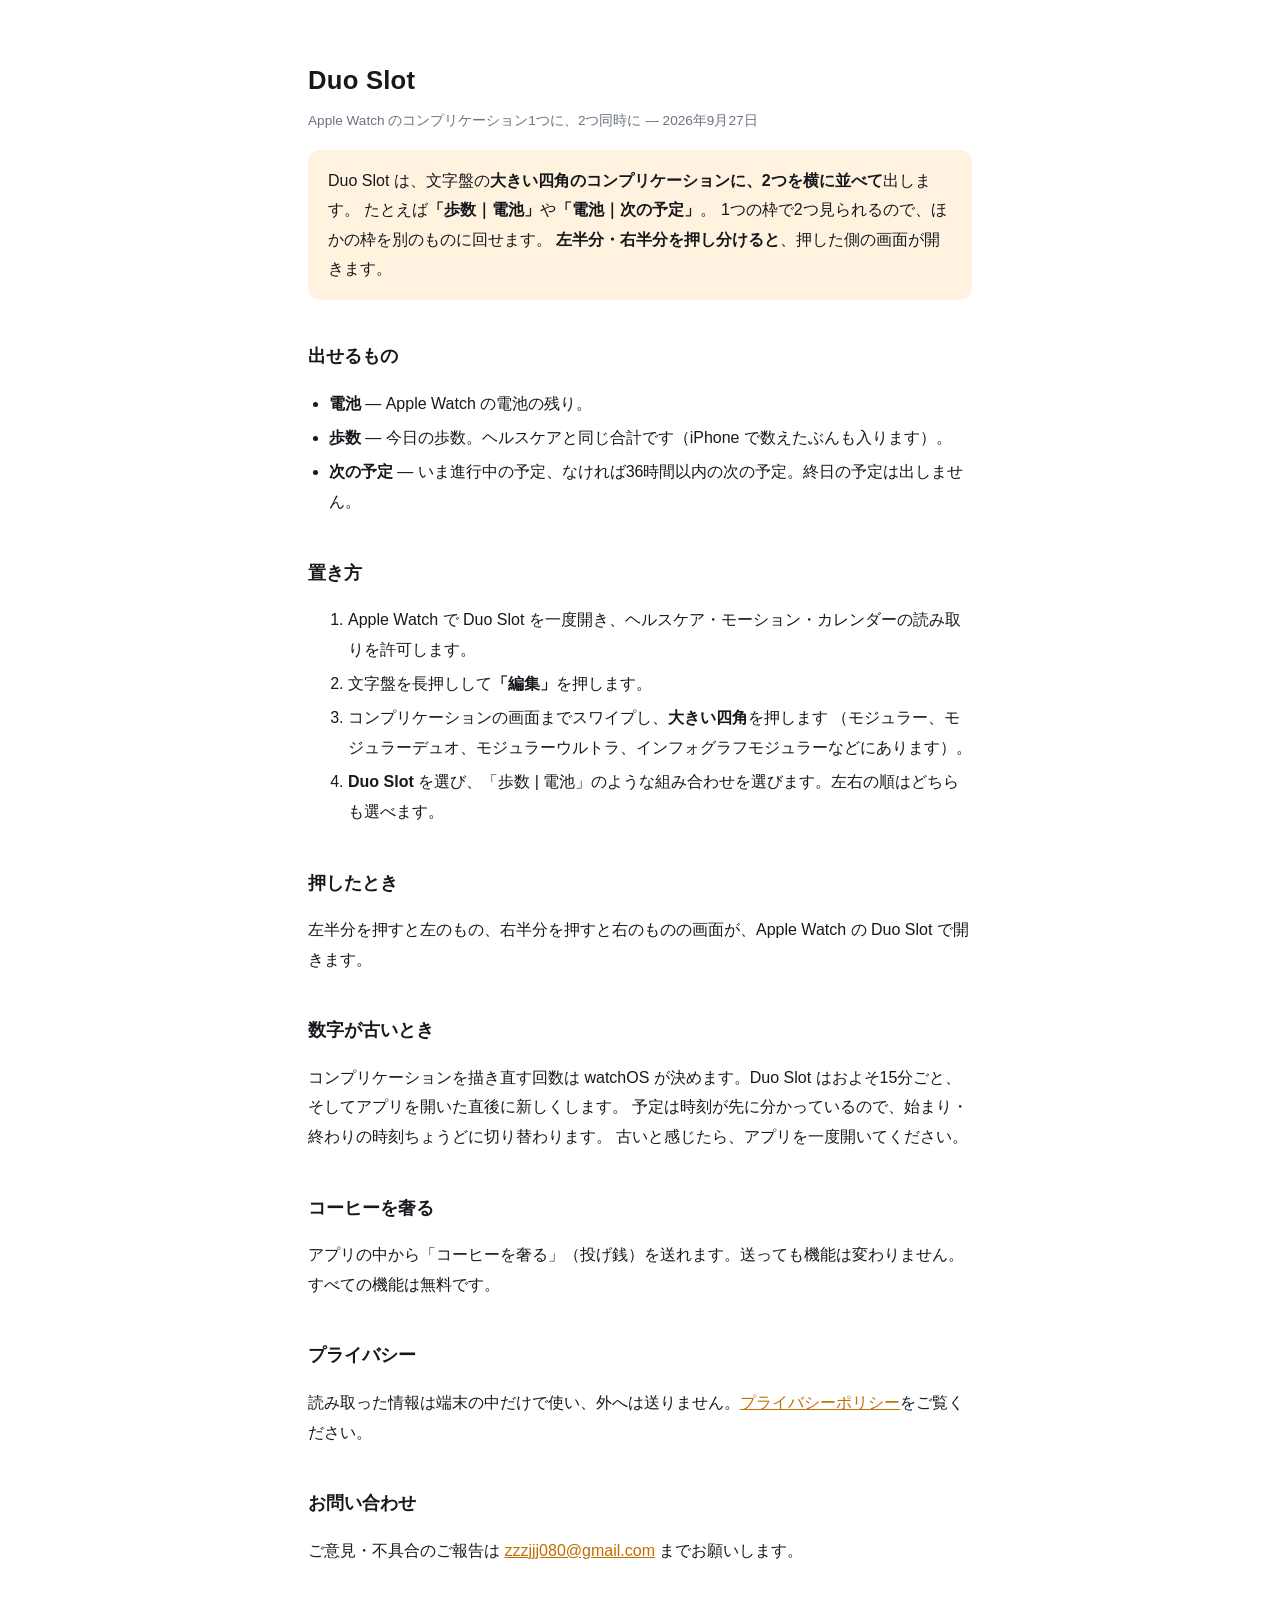
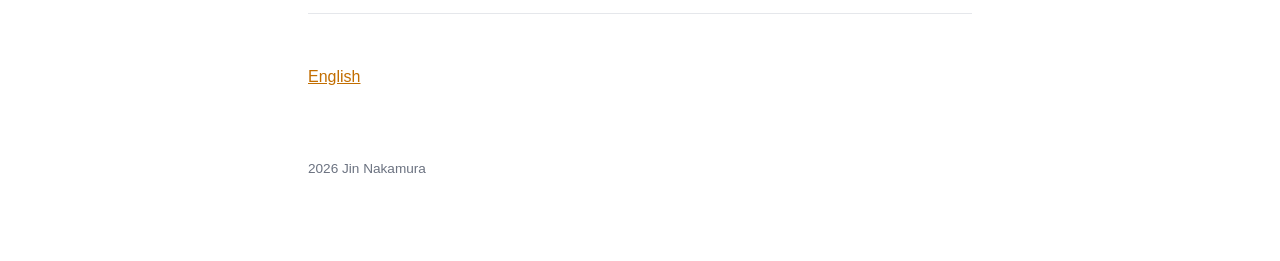
==== docs/ja/index.html @ a7dd84f7 "サポートページとプライバシーポリシー（英・日） Co-Authored-By: Claude Opus 5.5 <noreply@anthropic.com>" ====
<!doctype html>
<html lang="ja">
<head>
<meta charset="utf-8">
<meta name="viewport" content="width=device-width,initial-scale=1">
<title>Duo Slot — サポート</title>
<link rel="stylesheet" href="../style.css">
</head>
<body>

<h1>Duo Slot</h1>
<p class="updated">Apple Watch のコンプリケーション1つに、2つ同時に — 2026年9月27日</p>

<p class="lead">
  Duo Slot は、文字盤の<strong>大きい四角のコンプリケーションに、2つを横に並べて</strong>出します。
  たとえば<strong>「歩数｜電池」</strong>や<strong>「電池｜次の予定」</strong>。
  1つの枠で2つ見られるので、ほかの枠を別のものに回せます。
  <strong>左半分・右半分を押し分けると</strong>、押した側の画面が開きます。
</p>

<h2>出せるもの</h2>
<ul>
  <li><strong>電池</strong> — Apple Watch の電池の残り。</li>
  <li><strong>歩数</strong> — 今日の歩数。ヘルスケアと同じ合計です（iPhone で数えたぶんも入ります）。</li>
  <li><strong>次の予定</strong> — いま進行中の予定、なければ36時間以内の次の予定。終日の予定は出しません。</li>
</ul>

<h2>置き方</h2>
<ol>
  <li>Apple Watch で Duo Slot を一度開き、ヘルスケア・モーション・カレンダーの読み取りを許可します。</li>
  <li>文字盤を長押しして<strong>「編集」</strong>を押します。</li>
  <li>コンプリケーションの画面までスワイプし、<strong>大きい四角</strong>を押します
      （モジュラー、モジュラーデュオ、モジュラーウルトラ、インフォグラフモジュラーなどにあります）。</li>
  <li><strong>Duo Slot</strong> を選び、「歩数 | 電池」のような組み合わせを選びます。左右の順はどちらも選べます。</li>
</ol>

<h2>押したとき</h2>
<p>左半分を押すと左のもの、右半分を押すと右のものの画面が、Apple Watch の Duo Slot で開きます。</p>

<h2>数字が古いとき</h2>
<p>
  コンプリケーションを描き直す回数は watchOS が決めます。Duo Slot はおよそ15分ごと、そしてアプリを開いた直後に新しくします。
  予定は時刻が先に分かっているので、始まり・終わりの時刻ちょうどに切り替わります。
  古いと感じたら、アプリを一度開いてください。
</p>

<h2>コーヒーを奢る</h2>
<p>アプリの中から「コーヒーを奢る」（投げ銭）を送れます。送っても機能は変わりません。すべての機能は無料です。</p>

<h2>プライバシー</h2>
<p>読み取った情報は端末の中だけで使い、外へは送りません。<a href="privacy.html">プライバシーポリシー</a>をご覧ください。</p>

<h2>お問い合わせ</h2>
<p>ご意見・不具合のご報告は <a href="mailto:zzzjjj080@gmail.com">zzzjjj080@gmail.com</a> までお願いします。</p>

<hr>
<p><a href="../">English</a></p>
<footer>2026 Jin Nakamura</footer>
</body>
</html>
---- docs/style.css ----
:root { color-scheme: light dark; }
* { box-sizing: border-box; }
body {
  margin: 0 auto; padding: 2.5rem 1.25rem 5rem; max-width: 44rem;
  font-family: -apple-system, BlinkMacSystemFont, "Hiragino Sans", "Noto Sans JP", sans-serif;
  line-height: 1.85; color: #16181d; background: #ffffff;
  font-size: 16px;
}
@media (prefers-color-scheme: dark) { body { color: #e6e8ec; background: #101216; } }
h1 { font-size: 1.6rem; margin-bottom: .25rem; letter-spacing: .01em; }
h2 { font-size: 1.1rem; margin-top: 2.5rem; }
h3 { font-size: .98rem; margin-top: 1.75rem; }
.updated { color: #6b7280; font-size: .85rem; margin-top: 0; }
@media (prefers-color-scheme: dark) { .updated { color: #8b94a5; } }
a { color: #c26d00; }
@media (prefers-color-scheme: dark) { a { color: #ff9f0a; } }
hr { border: none; border-top: 1px solid #e5e7eb; margin: 3rem 0; }
@media (prefers-color-scheme: dark) { hr { border-top-color: #262c36; } }
.lead { background: #fff3e0; padding: 1rem 1.25rem; border-radius: .75rem; }
@media (prefers-color-scheme: dark) { .lead { background: #2a1c08; } }
.note { background: #fff7ed; padding: 1rem 1.25rem; border-radius: .75rem; border: 1px solid #fed7aa; }
@media (prefers-color-scheme: dark) { .note { background: #26190f; border-color: #5a3b1c; } }
ul { padding-left: 1.3rem; }
li { margin: .3rem 0; }
code { background: #f1f3f7; padding: .1rem .35rem; border-radius: .3rem; font-size: .9em; }
@media (prefers-color-scheme: dark) { code { background: #1c2028; } }
footer { margin-top: 4rem; font-size: .85rem; color: #6b7280; }
@media (prefers-color-scheme: dark) { footer { color: #8b94a5; } }
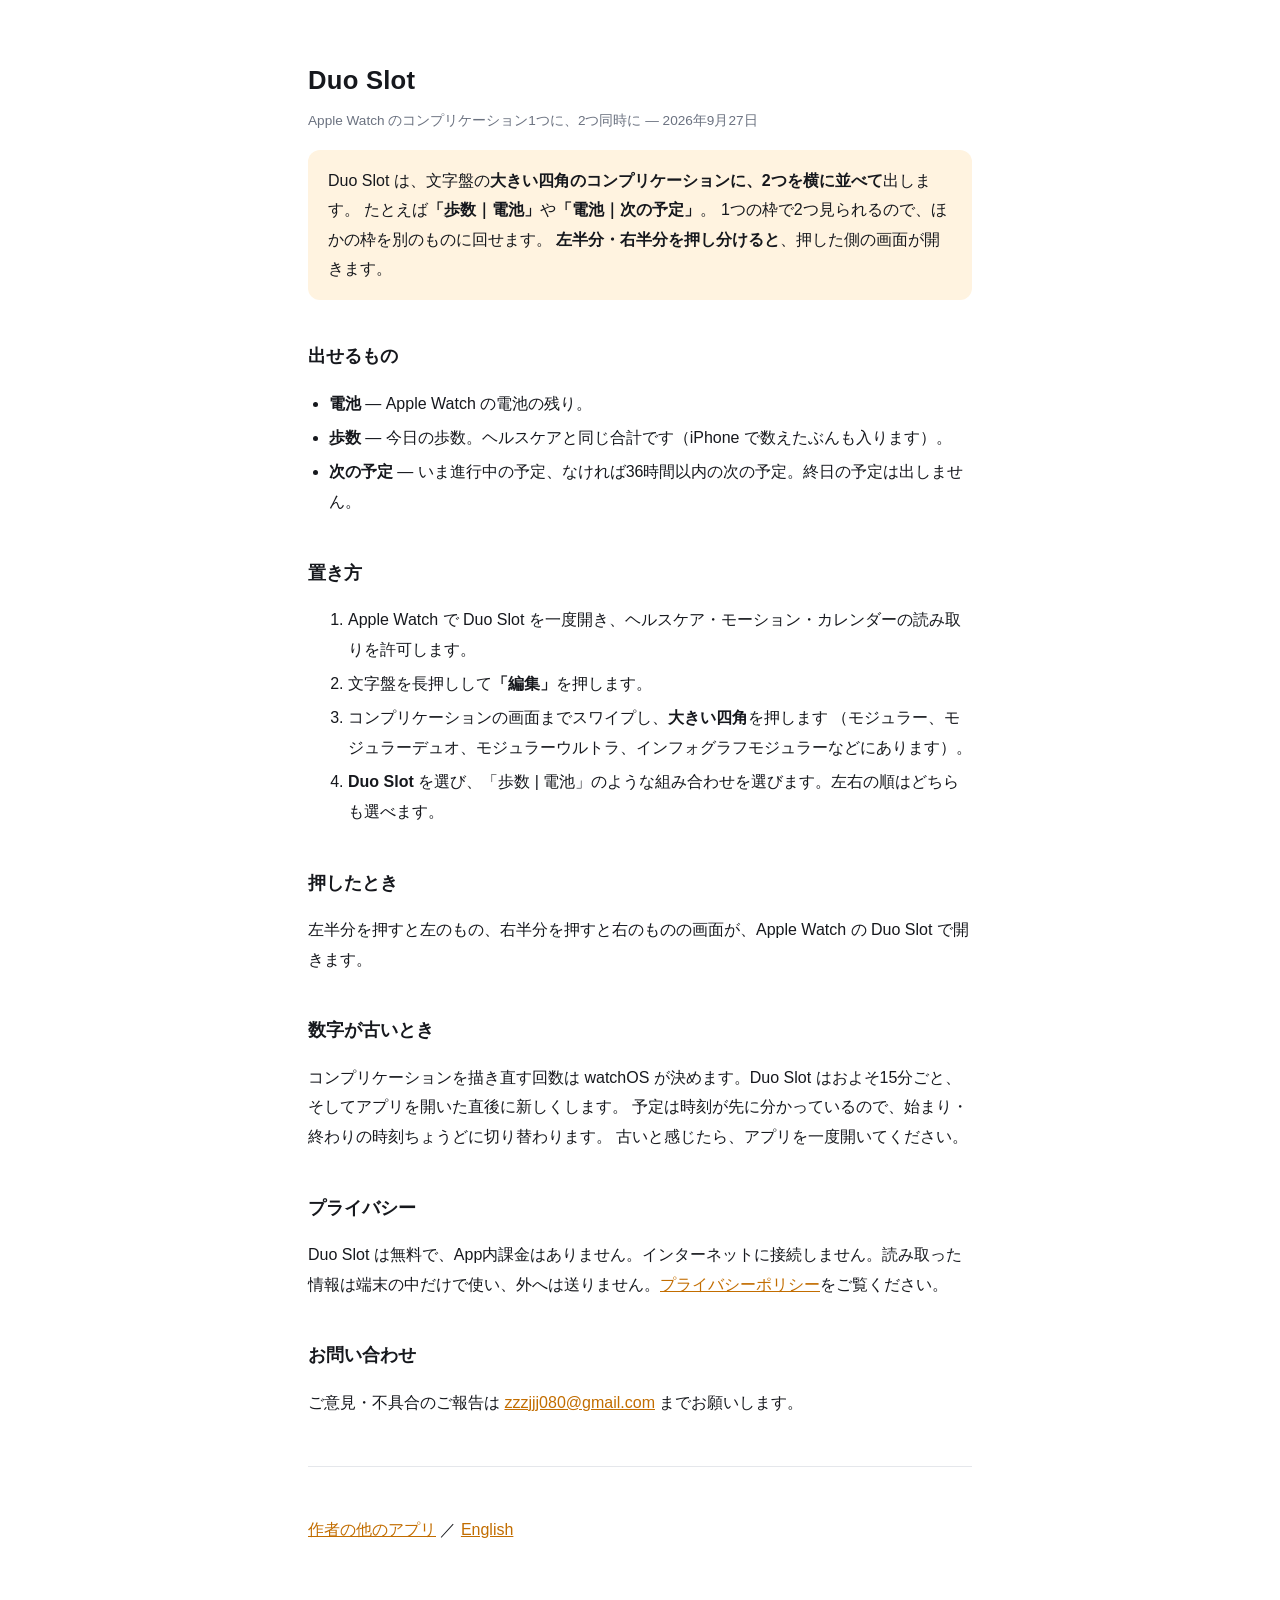
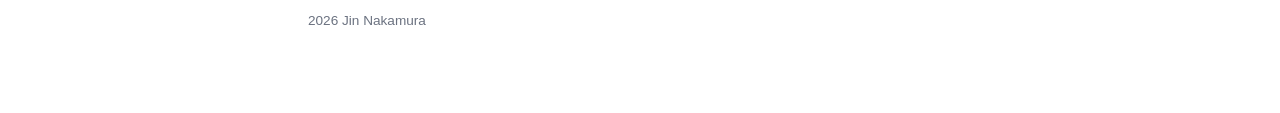
==== commit e19c53ac: "投げ銭を廃止し、iPhone の画面の下に「作者の他のアプリ」を置く（1.1 用） 本人判断（副業禁止のため収入の入り口を無くす）。TipJar・TipView・課金の道具・審査用画像を外し、 掲載文" ====
--- a/docs/ja/index.html
+++ b/docs/ja/index.html
@@ -44,17 +44,14 @@
   古いと感じたら、アプリを一度開いてください。
 </p>
 
-<h2>コーヒーを奢る</h2>
-<p>アプリの中から「コーヒーを奢る」（投げ銭）を送れます。送っても機能は変わりません。すべての機能は無料です。</p>
-
 <h2>プライバシー</h2>
-<p>読み取った情報は端末の中だけで使い、外へは送りません。<a href="privacy.html">プライバシーポリシー</a>をご覧ください。</p>
+<p>Duo Slot は無料で、App内課金はありません。インターネットに接続しません。読み取った情報は端末の中だけで使い、外へは送りません。<a href="privacy.html">プライバシーポリシー</a>をご覧ください。</p>
 
 <h2>お問い合わせ</h2>
 <p>ご意見・不具合のご報告は <a href="mailto:zzzjjj080@gmail.com">zzzjjj080@gmail.com</a> までお願いします。</p>
 
 <hr>
-<p><a href="../">English</a></p>
+<p><a href="https://apps.apple.com/jp/developer/jin-nakamura/id6802013586">作者の他のアプリ</a> ／ <a href="../">English</a></p>
 <footer>2026 Jin Nakamura</footer>
 </body>
 </html>
